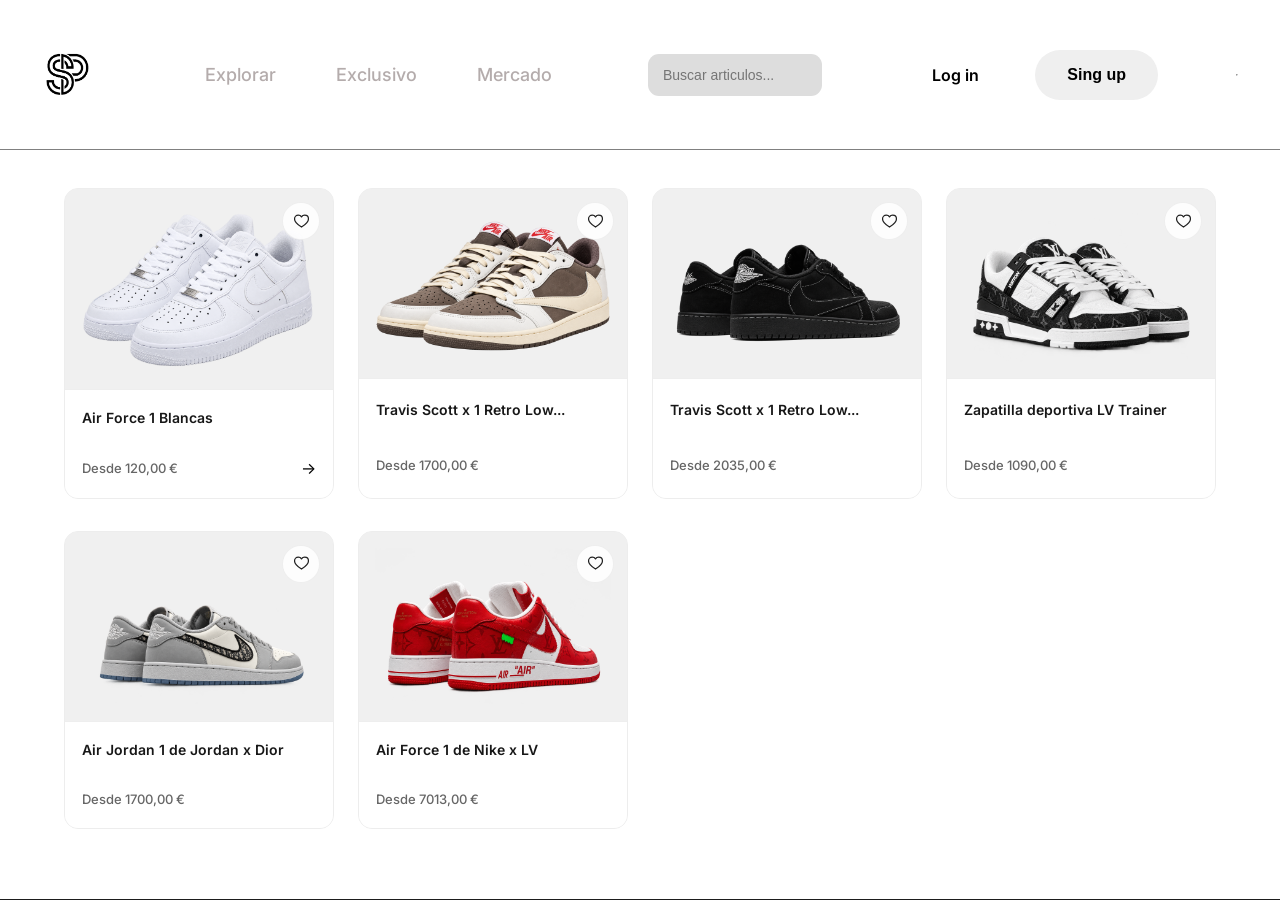
==== desktop1.html @ a04eba3e "Primera versión de la práctica 3" ====
<!DOCTYPE html>
<html lang="es">
<head>
    <meta charset="UTF-8">
    <meta name="viewport" content="width=device-width, initial-scale=1.0">
    <link rel="preconnect" href="https://fonts.googleapis.com">
    <link rel="preconnect" href="https://fonts.gstatic.com" crossorigin>
    <link href="https://fonts.googleapis.com/css2?family=Inter:wght@400;500;600;700&display=swap"
        rel="stylesheet">
    <title>SnakePick</title>
    <style>
        * {
            margin: 0;
            padding: 0;
            box-sizing: border-box;
        }

        body {
            background-color: rgb(29, 29, 29);
            color: black;
            font-family: 'Inter', sans-serif;
        }

        .pagina {
            width: 100%;
            min-height: 100%;
            background: #fff;
        }

        .header {
            height: 150px;
            border-bottom: 1px solid gray;
            display: flex;
            align-items: center;
            padding: 0 42px;
            gap: 78px;
        }

        .logo {
            height: 50px;
            width: 50px;
            display: flex;
            align-items: center;
            justify-content: center;
            flex-shrink: 0;
        }

        .logo img {
            height: 55px;
            width: 55px;
        }

        .nav {
            display: flex;
            align-items: center;
            gap: 25px;
            white-space: nowrap;
            position: relative;
        }

        .nav a {
            font-size: 18px;
            color: #b4acac;
            text-decoration: none;
            font-weight: 500;
            margin-left: 35px;
            transition: all 0.9s ease;
        }

        .nav a:hover,
        .nav a.active {
            transition: 1s ease-in-out;
            text-decoration-line: underline;
            color: #000000;
        }

        .buscar {
            height: 42px;
            flex: 1;
            max-width: 416px;
            margin-left: 18px;
            background: #ddd;
            border-radius: 11px;
            display: flex;
            align-items: center;
            padding: 0 15px;
        }

        .buscar input {
            width: 100%;
            border: none;
            outline: none;
            background: transparent;
            font-size: 14px;
            color: #111;
        }

        .registro {
            display: flex;
            align-items: center;
            gap: 24px;
            margin-left: auto;
        }

        .login, .singup {
            padding: 16px 32px;
            border-radius: 50px;
            font-weight: 600;
            font-size: 1rem;
            cursor: pointer;
            color: black;
            transition: 0.3s case;
            text-decoration: none;
            display: inline-block;
            text-align: center;
            min-width: 100px;
            border: none;
            outline: none;
        }

        .login:hover {
            background: #271215;
            color: white;
            transition: 1s;
            box-shadow: 
                0 4px 20px rgba(78, 70, 71, 0.4),
                0 0 0 1px rgba(255, 255, 255, 0.1);
        }

        .singup:hover {
            background: #271215;
            color: white;
            transition: 1s;
            box-shadow: 
                0 4px 20px rgba(78, 70, 71, 0.4),
                0 0 0 1px rgba(255, 255, 255, 0.1);
        }

        .productos {
            padding: 38px clamp(20px, 5vw, 72px) 70px;
            display: grid;
            grid-template-columns: repeat(4, minmax(0, 1fr));
            gap: 32px 24px;
            align-items: stretch;
        }

        .carta-producto {
            min-width: 0;
            position: relative;
            display: flex;
            flex-direction: column;
            background: #f4f4f4;
            border: 1px solid #ededed;
            border-radius: 14px;
            overflow: hidden;
            transition:
                transform 0.3s ease,
                box-shadow 0.3s ease,
                border-color 0.3s ease;
        }

        .carta-producto:hover {
            transform: translateY(-5px);
            border-color: #dedede;
            box-shadow: 0 12px 30px rgba(0, 0, 0, 0.08);
        }

        .favorito {
            position: absolute;
            top: 13px;
            right: 13px;
            z-index: 2;
            width: 38px;
            height: 38px;
            display: flex;
            align-items: center;
            justify-content: center;
            border: 1px solid rgba(0, 0, 0, 0.06);
            border-radius: 50%;
            background: rgba(255, 255, 255, 0.85);
            cursor: pointer;
        }

        .favorito:hover {
            background: #fff;
            transform: scale(1.08);
        }

        .favorito svg {
            width: 19px;
            height: 19px;
            fill: none;
            stroke: #222;
            stroke-width: 1.6;
            stroke-linecap: round;
            stroke-linejoin: round;
            transition: fill 0.2s ease, stroke 0.2s ease;
        }

        .imagen-producto {
            width: 100%;
            padding: 16px;
            display: flex;
            align-items: center;
            justify-content: center;
            overflow: hidden;
            background: #f0f0f0;
        }

        .imagen-producto img {
            display: block;
            width: 100%;
            height: 100%;
            object-fit: contain;
        }

        .info-producto {
            flex: 1;
            display: flex;
            align-items: center;
            flex-wrap: wrap;
            gap: 10px;

            padding: 18px 17px 20px;
            background: #fff;
            border-top: 1px solid #eeeeee;
        }

        .info-producto a {
            text-decoration: none;
            color: black;
        }

        .nombre-producto {
            width: 100%;
            min-height: 40px;
            margin: 0;
            color: #171717;
            font-size: 14px;
            font-weight: 600;
            line-height: 1.45;
            overflow: hidden;
        }

        .precio-producto {
            flex: 1;
            margin: 0;
            color: #666;
            font-size: 13px;
            font-weight: 500;
            line-height: 1.4;
        }

        .info-producto button {
            width: 36px;
            height: 36px;
            flex-shrink: 0;
            display: flex;
            align-items: center;
            justify-content: center;
            border: none;
            border-radius: 50%;
            background: #171717;
            color: #fff;
            font-size: 20px;
            cursor: pointer;
            transition: transform 0.25s ease;
        }

        .info-producto button:hover {
            background: #383838;
            transform: translateX(3px);
        }

        .modal-login {
            display: none;
            position: fixed;
            top: 0;
            left: 0;
            width: 100%;
            height: 100%;
            background-color: rgba(0, 0, 0, 0.7);
            justify-content: center;
            align-items: center;
        }

        .modal-login:target {
            display: flex;
            z-index: 2;
        }

        .login-contenido {
            position: relative;
            width: 350px;
            padding: 30px;
            background-color: white;
            border-radius: 10px;
        }

        .cerrar-login {
            position: absolute;
            top: 10px;
            right: 15px;
            color: black;
            font-size: 25px;
            text-decoration: none;
        }

        .login-logo {
            display: block;
            width: 50px;
            height: 50px;
            margin: 0 auto 20px;
        }

        .login-etiqueta {
            text-align: center;
            color: gray;
            font-size: 11px;
        }

        .login-contenido h2 {
            text-align: center;
            color: #171717;
        }

        .login-descripcion {
            text-align: center;
            color: gray;
            font-size: 14px;
        }

        .formulario-login {
            display: flex;
            flex-direction: column;
            gap: 15px;
        }

        .campo-login {
            display: flex;
            flex-direction: column;
            gap: 5px;
        }

        .campo-login label {
            font-size: 13px;
            font-weight: bold;
        }

        .campo-login input {
            padding: 12px;
            border: 1px solid #ccc;
            border-radius: 5px;
        }

        .boton-login {
            padding: 12px;
            background-color: #171717;
            color: white;
            border: none;
            border-radius: 5px;
            cursor: pointer;
        }

        .boton-login:hover {
            background-color: #444;
        }

        .login-registro {
            text-align: center;
            margin-top: 20px;
            font-size: 12px;
            color: gray;
        }

        .login-registro a {
            color: black;
            font-weight: bold;
        }

        .boton-login {
            display: block;
            padding: 12px;
            background-color: #171717;
            color: white;
            border: none;
            border-radius: 5px;
            text-align: center;
            text-decoration: none;
            cursor: pointer;
        }

        .boton-login:hover {
            background-color: #444;
        }

    </style>
</head>
<body>
    <div class="pagina">
        <header class="header">
            <div class="logo">
                <img src="./img/logotipo SP.png" alt="Logo">
            </div>
            <div class="nav">
                <a href="#">Explorar</a>
                <a href="#">Exclusivo</a>
                <a href="#">Mercado</a>
            </div>

            <div class="buscar">
                <input type="text" id="buscar" placeholder="Buscar articulos...">
            </div>
            <div class="registro">
                <a href="#modalLogin" class="login">Log in</a>
                <button class="singup"> Sing up</button>
            </div>
            <hr>
        </header>
        <main class="productos">
            <article class="carta-producto">
                <button class="favorito" aria-label="Favorito">
                    <svg viewBox="0 0 24 24">
                        <path
                            d="M20.8 8.8
                                C20.8 13.4 12 19 12 19
                                C12 19 3.2 13.4 3.2 8.8
                                C3.2 5.8 5.4 4 8 4
                                C9.7 4 11.2 4.9 12 6.2
                                C12.8 4.9 14.3 4 16 4
                                C18.6 4 20.8 5.8 20.8 8.8Z"
                        />
                    </svg>
                </button>
                <div class="imagen-producto">
                    <img src="./img/Zapatillas blancas AF1 en pareja.png" alt="Air Force 1 Blancas">
                </div>
                <div class="info-producto">
                    <p class="nombre-producto"> Air Force 1 Blancas </p>
                    <p class="precio-producto"> Desde 120,00 € </p>
                    <a href="./desktop2.html">→</a>
                </div>
            </article>

            
            <article class="carta-producto">
                <button class="favorito" aria-label="Favorito">
                    <svg viewBox="0 0 24 24">
                        <path
                            d="M20.8 8.8
                                C20.8 13.4 12 19 12 19
                                C12 19 3.2 13.4 3.2 8.8
                                C3.2 5.8 5.4 4 8 4
                                C9.7 4 11.2 4.9 12 6.2
                                C12.8 4.9 14.3 4 16 4
                                C18.6 4 20.8 5.8 20.8 8.8Z"
                        />
                    </svg>
                </button>
                <div class="imagen-producto">
                    <img src="./img/Zapatillas Nike Air Retro en Beige Taupe.png" alt="Travis Scott x 1 Retro Low...">
                </div>
                <div class="info-producto">
                    <p class="nombre-producto"> Travis Scott x 1 Retro Low... </p>
                    <p class="precio-producto"> Desde 1700,00 € </p>
                </div>
            </article>

            <article class="carta-producto">
                <button class="favorito" aria-label="Favorito">
                    <svg viewBox="0 0 24 24">
                        <path
                            d="M20.8 8.8
                                C20.8 13.4 12 19 12 19
                                C12 19 3.2 13.4 3.2 8.8
                                C3.2 5.8 5.4 4 8 4
                                C9.7 4 11.2 4.9 12 6.2
                                C12.8 4.9 14.3 4 16 4
                                C18.6 4 20.8 5.8 20.8 8.8Z"
                        />
                    </svg>
                </button>
                <div class="imagen-producto">
                    <img src="./img/Par de zapatillas negras con logos bordados.png" alt="Travis Scott x 1 Retro Low...">
                </div>
                <div class="info-producto">
                    <p class="nombre-producto"> Travis Scott x 1 Retro Low... </p>
                    <p class="precio-producto"> Desde 2035,00 € </p>
                </div>
            </article>

            <article class="carta-producto">
                <button class="favorito" aria-label="Favorito">
                    <svg viewBox="0 0 24 24">
                        <path
                            d="M20.8 8.8
                                C20.8 13.4 12 19 12 19
                                C12 19 3.2 13.4 3.2 8.8
                                C3.2 5.8 5.4 4 8 4
                                C9.7 4 11.2 4.9 12 6.2
                                C12.8 4.9 14.3 4 16 4
                                C18.6 4 20.8 5.8 20.8 8.8Z"
                        />
                    </svg>
                </button>
                <div class="imagen-producto">
                    <img src="./img/Zapatillas Louis Vuitton en estudio oscuro.png" alt="Zapatilla deportiva LV Trainer">
                </div>
                <div class="info-producto">
                    <p class="nombre-producto"> Zapatilla deportiva LV Trainer </p>
                    <p class="precio-producto"> Desde 1090,00 € </p>
                </div>
            </article>

            
            <article class="carta-producto">
                <button class="favorito" aria-label="Favorito">
                    <svg viewBox="0 0 24 24">
                        <path
                            d="M20.8 8.8
                                C20.8 13.4 12 19 12 19
                                C12 19 3.2 13.4 3.2 8.8
                                C3.2 5.8 5.4 4 8 4
                                C9.7 4 11.2 4.9 12 6.2
                                C12.8 4.9 14.3 4 16 4
                                C18.6 4 20.8 5.8 20.8 8.8Z"
                        />
                    </svg>
                </button>
                <div class="imagen-producto">
                    <img src="./img/Zapatillas premium en blanco y gris.png" alt="Air Jordan 1 de Jordan x Dior">
                </div>
                <div class="info-producto">
                    <p class="nombre-producto"> Air Jordan 1 de Jordan x Dior </p>
                    <p class="precio-producto"> Desde 1700,00 € </p>
                </div>
            </article>

            <article class="carta-producto">
                <button class="favorito" aria-label="Favorito">
                    <svg viewBox="0 0 24 24">
                        <path
                            d="M20.8 8.8
                                C20.8 13.4 12 19 12 19
                                C12 19 3.2 13.4 3.2 8.8
                                C3.2 5.8 5.4 4 8 4
                                C9.7 4 11.2 4.9 12 6.2
                                C12.8 4.9 14.3 4 16 4
                                C18.6 4 20.8 5.8 20.8 8.8Z"
                        />
                    </svg>
                </button>
                <div class="imagen-producto">
                    <img src="./img/Zapatillas rojas y blancas de lujo.png" alt="Air Force 1 de Nike x LV">
                </div>
                <div class="info-producto">
                    <p class="nombre-producto"> Air Force 1 de Nike x LV </p>
                    <p class="precio-producto"> Desde 7013,00 € </p>
                </div>
            </article>
        </main>
        <footer>

        </footer>
    </div>

    <div class="modal-login" id="modalLogin">
        <div class="login-contenido">

            <a href="#" class="cerrar-login" aria-label="Cerrar">×</a>

            <img src="./img/logotipo SP.png" alt="SnakePick" class="login-logo">
            <br>
            <p class="login-etiqueta">BIENVENIDO DE NUEVO</p>
            <br>
            <h2>Inicia sesión</h2>
            <br>
            <p class="login-descripcion">
                Accede a tu cuenta de SnakePick.
            </p>
            <br>
            <form class="formulario-login" action="#" method="post">
                <div class="campo-login">
                    <label for="emailLogin">Correo electrónico</label>
                    <input type="email" id="emailLogin" name="email"
                        placeholder="nombre@ejemplo.com" required>
                </div>

                <div class="campo-login">
                    <label for="passwordLogin">Contraseña</label>
                    <input type="password" id="passwordLogin" name="password"
                        placeholder="Introduce tu contraseña" required>
                </div>

                <a href="#" class="boton-login">Iniciar sesión →</a>
            </form>

            <p class="login-registro">
                ¿No tienes cuenta?
                <a href="#registro">Regístrate</a>
            </p>

        </div>
    </div>

</body>
</html>
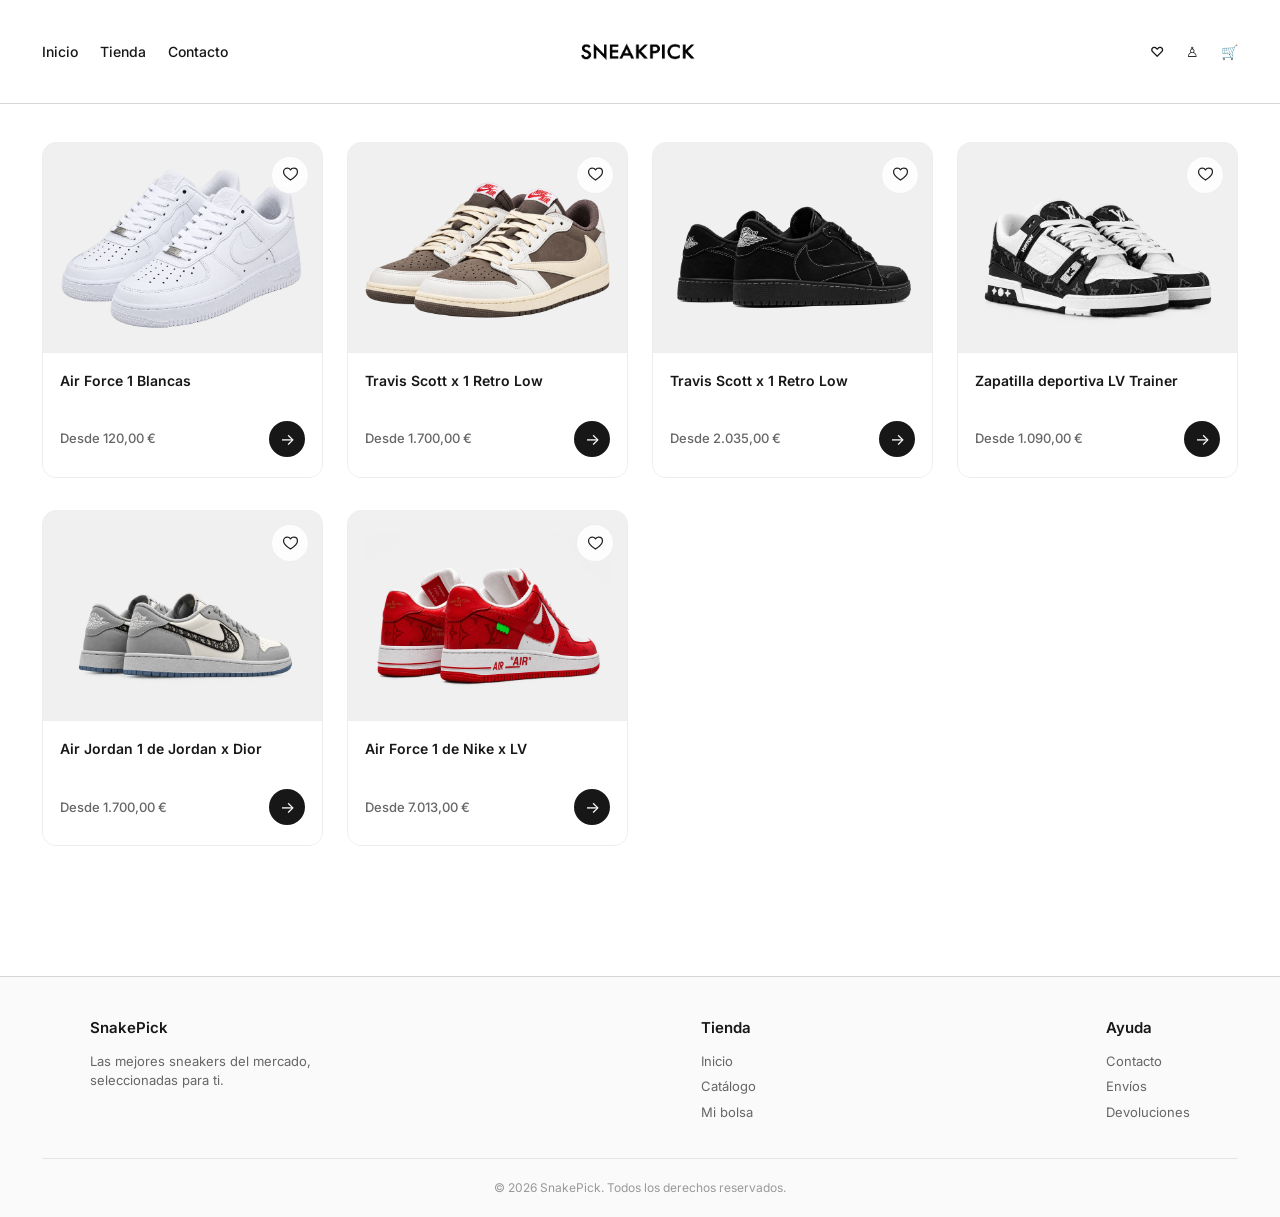
==== commit d4ceaf55: "cambios ajustados a los comentarios del profesor" ====
--- a/desktop1.html
+++ b/desktop1.html
@@ -5,603 +5,169 @@
     <meta name="viewport" content="width=device-width, initial-scale=1.0">
     <link rel="preconnect" href="https://fonts.googleapis.com">
     <link rel="preconnect" href="https://fonts.gstatic.com" crossorigin>
-    <link href="https://fonts.googleapis.com/css2?family=Inter:wght@400;500;600;700&display=swap"
-        rel="stylesheet">
-    <title>SnakePick</title>
-    <style>
-        * {
-            margin: 0;
-            padding: 0;
-            box-sizing: border-box;
-        }
-
-        body {
-            background-color: rgb(29, 29, 29);
-            color: black;
-            font-family: 'Inter', sans-serif;
-        }
-
-        .pagina {
-            width: 100%;
-            min-height: 100%;
-            background: #fff;
-        }
-
-        .header {
-            height: 150px;
-            border-bottom: 1px solid gray;
-            display: flex;
-            align-items: center;
-            padding: 0 42px;
-            gap: 78px;
-        }
-
-        .logo {
-            height: 50px;
-            width: 50px;
-            display: flex;
-            align-items: center;
-            justify-content: center;
-            flex-shrink: 0;
-        }
-
-        .logo img {
-            height: 55px;
-            width: 55px;
-        }
-
-        .nav {
-            display: flex;
-            align-items: center;
-            gap: 25px;
-            white-space: nowrap;
-            position: relative;
-        }
-
-        .nav a {
-            font-size: 18px;
-            color: #b4acac;
-            text-decoration: none;
-            font-weight: 500;
-            margin-left: 35px;
-            transition: all 0.9s ease;
-        }
-
-        .nav a:hover,
-        .nav a.active {
-            transition: 1s ease-in-out;
-            text-decoration-line: underline;
-            color: #000000;
-        }
-
-        .buscar {
-            height: 42px;
-            flex: 1;
-            max-width: 416px;
-            margin-left: 18px;
-            background: #ddd;
-            border-radius: 11px;
-            display: flex;
-            align-items: center;
-            padding: 0 15px;
-        }
-
-        .buscar input {
-            width: 100%;
-            border: none;
-            outline: none;
-            background: transparent;
-            font-size: 14px;
-            color: #111;
-        }
-
-        .registro {
-            display: flex;
-            align-items: center;
-            gap: 24px;
-            margin-left: auto;
-        }
-
-        .login, .singup {
-            padding: 16px 32px;
-            border-radius: 50px;
-            font-weight: 600;
-            font-size: 1rem;
-            cursor: pointer;
-            color: black;
-            transition: 0.3s case;
-            text-decoration: none;
-            display: inline-block;
-            text-align: center;
-            min-width: 100px;
-            border: none;
-            outline: none;
-        }
-
-        .login:hover {
-            background: #271215;
-            color: white;
-            transition: 1s;
-            box-shadow: 
-                0 4px 20px rgba(78, 70, 71, 0.4),
-                0 0 0 1px rgba(255, 255, 255, 0.1);
-        }
-
-        .singup:hover {
-            background: #271215;
-            color: white;
-            transition: 1s;
-            box-shadow: 
-                0 4px 20px rgba(78, 70, 71, 0.4),
-                0 0 0 1px rgba(255, 255, 255, 0.1);
-        }
-
-        .productos {
-            padding: 38px clamp(20px, 5vw, 72px) 70px;
-            display: grid;
-            grid-template-columns: repeat(4, minmax(0, 1fr));
-            gap: 32px 24px;
-            align-items: stretch;
-        }
-
-        .carta-producto {
-            min-width: 0;
-            position: relative;
-            display: flex;
-            flex-direction: column;
-            background: #f4f4f4;
-            border: 1px solid #ededed;
-            border-radius: 14px;
-            overflow: hidden;
-            transition:
-                transform 0.3s ease,
-                box-shadow 0.3s ease,
-                border-color 0.3s ease;
-        }
-
-        .carta-producto:hover {
-            transform: translateY(-5px);
-            border-color: #dedede;
-            box-shadow: 0 12px 30px rgba(0, 0, 0, 0.08);
-        }
-
-        .favorito {
-            position: absolute;
-            top: 13px;
-            right: 13px;
-            z-index: 2;
-            width: 38px;
-            height: 38px;
-            display: flex;
-            align-items: center;
-            justify-content: center;
-            border: 1px solid rgba(0, 0, 0, 0.06);
-            border-radius: 50%;
-            background: rgba(255, 255, 255, 0.85);
-            cursor: pointer;
-        }
-
-        .favorito:hover {
-            background: #fff;
-            transform: scale(1.08);
-        }
-
-        .favorito svg {
-            width: 19px;
-            height: 19px;
-            fill: none;
-            stroke: #222;
-            stroke-width: 1.6;
-            stroke-linecap: round;
-            stroke-linejoin: round;
-            transition: fill 0.2s ease, stroke 0.2s ease;
-        }
-
-        .imagen-producto {
-            width: 100%;
-            padding: 16px;
-            display: flex;
-            align-items: center;
-            justify-content: center;
-            overflow: hidden;
-            background: #f0f0f0;
-        }
-
-        .imagen-producto img {
-            display: block;
-            width: 100%;
-            height: 100%;
-            object-fit: contain;
-        }
-
-        .info-producto {
-            flex: 1;
-            display: flex;
-            align-items: center;
-            flex-wrap: wrap;
-            gap: 10px;
-
-            padding: 18px 17px 20px;
-            background: #fff;
-            border-top: 1px solid #eeeeee;
-        }
-
-        .info-producto a {
-            text-decoration: none;
-            color: black;
-        }
-
-        .nombre-producto {
-            width: 100%;
-            min-height: 40px;
-            margin: 0;
-            color: #171717;
-            font-size: 14px;
-            font-weight: 600;
-            line-height: 1.45;
-            overflow: hidden;
-        }
-
-        .precio-producto {
-            flex: 1;
-            margin: 0;
-            color: #666;
-            font-size: 13px;
-            font-weight: 500;
-            line-height: 1.4;
-        }
-
-        .info-producto button {
-            width: 36px;
-            height: 36px;
-            flex-shrink: 0;
-            display: flex;
-            align-items: center;
-            justify-content: center;
-            border: none;
-            border-radius: 50%;
-            background: #171717;
-            color: #fff;
-            font-size: 20px;
-            cursor: pointer;
-            transition: transform 0.25s ease;
-        }
-
-        .info-producto button:hover {
-            background: #383838;
-            transform: translateX(3px);
-        }
-
-        .modal-login {
-            display: none;
-            position: fixed;
-            top: 0;
-            left: 0;
-            width: 100%;
-            height: 100%;
-            background-color: rgba(0, 0, 0, 0.7);
-            justify-content: center;
-            align-items: center;
-        }
-
-        .modal-login:target {
-            display: flex;
-            z-index: 2;
-        }
-
-        .login-contenido {
-            position: relative;
-            width: 350px;
-            padding: 30px;
-            background-color: white;
-            border-radius: 10px;
-        }
-
-        .cerrar-login {
-            position: absolute;
-            top: 10px;
-            right: 15px;
-            color: black;
-            font-size: 25px;
-            text-decoration: none;
-        }
-
-        .login-logo {
-            display: block;
-            width: 50px;
-            height: 50px;
-            margin: 0 auto 20px;
-        }
-
-        .login-etiqueta {
-            text-align: center;
-            color: gray;
-            font-size: 11px;
-        }
-
-        .login-contenido h2 {
-            text-align: center;
-            color: #171717;
-        }
-
-        .login-descripcion {
-            text-align: center;
-            color: gray;
-            font-size: 14px;
-        }
-
-        .formulario-login {
-            display: flex;
-            flex-direction: column;
-            gap: 15px;
-        }
-
-        .campo-login {
-            display: flex;
-            flex-direction: column;
-            gap: 5px;
-        }
-
-        .campo-login label {
-            font-size: 13px;
-            font-weight: bold;
-        }
-
-        .campo-login input {
-            padding: 12px;
-            border: 1px solid #ccc;
-            border-radius: 5px;
-        }
-
-        .boton-login {
-            padding: 12px;
-            background-color: #171717;
-            color: white;
-            border: none;
-            border-radius: 5px;
-            cursor: pointer;
-        }
-
-        .boton-login:hover {
-            background-color: #444;
-        }
-
-        .login-registro {
-            text-align: center;
-            margin-top: 20px;
-            font-size: 12px;
-            color: gray;
-        }
-
-        .login-registro a {
-            color: black;
-            font-weight: bold;
-        }
-
-        .boton-login {
-            display: block;
-            padding: 12px;
-            background-color: #171717;
-            color: white;
-            border: none;
-            border-radius: 5px;
-            text-align: center;
-            text-decoration: none;
-            cursor: pointer;
-        }
-
-        .boton-login:hover {
-            background-color: #444;
-        }
-
-    </style>
+    <link href="https://fonts.googleapis.com/css2?family=Inter:wght@400;500;600;700&display=swap" rel="stylesheet">
+    <link rel="stylesheet" href="styles.css">
+    <title>SnakePick — Tienda</title>
 </head>
 <body>
-    <div class="pagina">
-        <header class="header">
-            <div class="logo">
-                <img src="./img/logotipo SP.png" alt="Logo">
-            </div>
-            <div class="nav">
-                <a href="#">Explorar</a>
-                <a href="#">Exclusivo</a>
-                <a href="#">Mercado</a>
-            </div>
 
-            <div class="buscar">
-                <input type="text" id="buscar" placeholder="Buscar articulos...">
-            </div>
-            <div class="registro">
-                <a href="#modalLogin" class="login">Log in</a>
-                <button class="singup"> Sing up</button>
-            </div>
-            <hr>
-        </header>
-        <main class="productos">
-            <article class="carta-producto">
-                <button class="favorito" aria-label="Favorito">
-                    <svg viewBox="0 0 24 24">
-                        <path
-                            d="M20.8 8.8
-                                C20.8 13.4 12 19 12 19
-                                C12 19 3.2 13.4 3.2 8.8
-                                C3.2 5.8 5.4 4 8 4
-                                C9.7 4 11.2 4.9 12 6.2
-                                C12.8 4.9 14.3 4 16 4
-                                C18.6 4 20.8 5.8 20.8 8.8Z"
-                        />
-                    </svg>
-                </button>
+    <header class="header">
+        <nav class="nav">
+            <a href="index.html">Inicio</a>
+            <a href="desktop1.html">Tienda</a>
+            <a href="index.html#contacto">Contacto</a>
+        </nav>
+        <a href="index.html" class="logo">
+            <img src="./img/Logotipo geométrico SNEAKPICK en negro.png" alt="SnakePick">
+        </a>
+        <div class="registro">
+            <a href="#" class="icono" aria-label="Favoritos">♡</a>
+            <a href="#modalLogin" class="icono" aria-label="Mi cuenta">♙</a>
+            <a href="desktop3.html" class="icono" aria-label="Bolsa de compra">🛒</a>
+        </div>
+    </header>
+
+    <main class="productos">
+
+        <article class="carta-producto">
+            <button class="favorito" aria-label="Favorito">
+                <svg viewBox="0 0 24 24"><path d="M20.8 8.8C20.8 13.4 12 19 12 19C12 19 3.2 13.4 3.2 8.8C3.2 5.8 5.4 4 8 4C9.7 4 11.2 4.9 12 6.2C12.8 4.9 14.3 4 16 4C18.6 4 20.8 5.8 20.8 8.8Z"/></svg>
+            </button>
+            <a href="desktop2.html" class="enlace-producto">
                 <div class="imagen-producto">
                     <img src="./img/Zapatillas blancas AF1 en pareja.png" alt="Air Force 1 Blancas">
                 </div>
                 <div class="info-producto">
-                    <p class="nombre-producto"> Air Force 1 Blancas </p>
-                    <p class="precio-producto"> Desde 120,00 € </p>
-                    <a href="./desktop2.html">→</a>
+                    <p class="nombre-producto">Air Force 1 Blancas</p>
+                    <p class="precio-producto">Desde 120,00 €</p>
+                    <span class="flecha-producto">→</span>
                 </div>
-            </article>
+            </a>
+        </article>
 
-            
-            <article class="carta-producto">
-                <button class="favorito" aria-label="Favorito">
-                    <svg viewBox="0 0 24 24">
-                        <path
-                            d="M20.8 8.8
-                                C20.8 13.4 12 19 12 19
-                                C12 19 3.2 13.4 3.2 8.8
-                                C3.2 5.8 5.4 4 8 4
-                                C9.7 4 11.2 4.9 12 6.2
-                                C12.8 4.9 14.3 4 16 4
-                                C18.6 4 20.8 5.8 20.8 8.8Z"
-                        />
-                    </svg>
-                </button>
+        <article class="carta-producto">
+            <button class="favorito" aria-label="Favorito">
+                <svg viewBox="0 0 24 24"><path d="M20.8 8.8C20.8 13.4 12 19 12 19C12 19 3.2 13.4 3.2 8.8C3.2 5.8 5.4 4 8 4C9.7 4 11.2 4.9 12 6.2C12.8 4.9 14.3 4 16 4C18.6 4 20.8 5.8 20.8 8.8Z"/></svg>
+            </button>
+            <a href="desktop2.html" class="enlace-producto">
                 <div class="imagen-producto">
-                    <img src="./img/Zapatillas Nike Air Retro en Beige Taupe.png" alt="Travis Scott x 1 Retro Low...">
+                    <img src="./img/Zapatillas Nike Air Retro en Beige Taupe.png" alt="Travis Scott">
                 </div>
                 <div class="info-producto">
-                    <p class="nombre-producto"> Travis Scott x 1 Retro Low... </p>
-                    <p class="precio-producto"> Desde 1700,00 € </p>
+                    <p class="nombre-producto">Travis Scott x 1 Retro Low</p>
+                    <p class="precio-producto">Desde 1.700,00 €</p>
+                    <span class="flecha-producto">→</span>
                 </div>
-            </article>
+            </a>
+        </article>
 
-            <article class="carta-producto">
-                <button class="favorito" aria-label="Favorito">
-                    <svg viewBox="0 0 24 24">
-                        <path
-                            d="M20.8 8.8
-                                C20.8 13.4 12 19 12 19
-                                C12 19 3.2 13.4 3.2 8.8
-                                C3.2 5.8 5.4 4 8 4
-                                C9.7 4 11.2 4.9 12 6.2
-                                C12.8 4.9 14.3 4 16 4
-                                C18.6 4 20.8 5.8 20.8 8.8Z"
-                        />
-                    </svg>
-                </button>
+        <article class="carta-producto">
+            <button class="favorito" aria-label="Favorito">
+                <svg viewBox="0 0 24 24"><path d="M20.8 8.8C20.8 13.4 12 19 12 19C12 19 3.2 13.4 3.2 8.8C3.2 5.8 5.4 4 8 4C9.7 4 11.2 4.9 12 6.2C12.8 4.9 14.3 4 16 4C18.6 4 20.8 5.8 20.8 8.8Z"/></svg>
+            </button>
+            <a href="desktop2.html" class="enlace-producto">
                 <div class="imagen-producto">
-                    <img src="./img/Par de zapatillas negras con logos bordados.png" alt="Travis Scott x 1 Retro Low...">
+                    <img src="./img/Par de zapatillas negras con logos bordados.png" alt="Travis Scott negras">
                 </div>
                 <div class="info-producto">
-                    <p class="nombre-producto"> Travis Scott x 1 Retro Low... </p>
-                    <p class="precio-producto"> Desde 2035,00 € </p>
+                    <p class="nombre-producto">Travis Scott x 1 Retro Low</p>
+                    <p class="precio-producto">Desde 2.035,00 €</p>
+                    <span class="flecha-producto">→</span>
                 </div>
-            </article>
+            </a>
+        </article>
 
-            <article class="carta-producto">
-                <button class="favorito" aria-label="Favorito">
-                    <svg viewBox="0 0 24 24">
-                        <path
-                            d="M20.8 8.8
-                                C20.8 13.4 12 19 12 19
-                                C12 19 3.2 13.4 3.2 8.8
-                                C3.2 5.8 5.4 4 8 4
-                                C9.7 4 11.2 4.9 12 6.2
-                                C12.8 4.9 14.3 4 16 4
-                                C18.6 4 20.8 5.8 20.8 8.8Z"
-                        />
-                    </svg>
-                </button>
+        <article class="carta-producto">
+            <button class="favorito" aria-label="Favorito">
+                <svg viewBox="0 0 24 24"><path d="M20.8 8.8C20.8 13.4 12 19 12 19C12 19 3.2 13.4 3.2 8.8C3.2 5.8 5.4 4 8 4C9.7 4 11.2 4.9 12 6.2C12.8 4.9 14.3 4 16 4C18.6 4 20.8 5.8 20.8 8.8Z"/></svg>
+            </button>
+            <a href="desktop2.html" class="enlace-producto">
                 <div class="imagen-producto">
-                    <img src="./img/Zapatillas Louis Vuitton en estudio oscuro.png" alt="Zapatilla deportiva LV Trainer">
+                    <img src="./img/Zapatillas Louis Vuitton en estudio oscuro.png" alt="LV Trainer">
                 </div>
                 <div class="info-producto">
-                    <p class="nombre-producto"> Zapatilla deportiva LV Trainer </p>
-                    <p class="precio-producto"> Desde 1090,00 € </p>
+                    <p class="nombre-producto">Zapatilla deportiva LV Trainer</p>
+                    <p class="precio-producto">Desde 1.090,00 €</p>
+                    <span class="flecha-producto">→</span>
                 </div>
-            </article>
+            </a>
+        </article>
 
-            
-            <article class="carta-producto">
-                <button class="favorito" aria-label="Favorito">
-                    <svg viewBox="0 0 24 24">
-                        <path
-                            d="M20.8 8.8
-                                C20.8 13.4 12 19 12 19
-                                C12 19 3.2 13.4 3.2 8.8
-                                C3.2 5.8 5.4 4 8 4
-                                C9.7 4 11.2 4.9 12 6.2
-                                C12.8 4.9 14.3 4 16 4
-                                C18.6 4 20.8 5.8 20.8 8.8Z"
-                        />
-                    </svg>
-                </button>
+        <article class="carta-producto">
+            <button class="favorito" aria-label="Favorito">
+                <svg viewBox="0 0 24 24"><path d="M20.8 8.8C20.8 13.4 12 19 12 19C12 19 3.2 13.4 3.2 8.8C3.2 5.8 5.4 4 8 4C9.7 4 11.2 4.9 12 6.2C12.8 4.9 14.3 4 16 4C18.6 4 20.8 5.8 20.8 8.8Z"/></svg>
+            </button>
+            <a href="desktop2.html" class="enlace-producto">
                 <div class="imagen-producto">
-                    <img src="./img/Zapatillas premium en blanco y gris.png" alt="Air Jordan 1 de Jordan x Dior">
+                    <img src="./img/Zapatillas premium en blanco y gris.png" alt="Air Jordan 1 Dior">
                 </div>
                 <div class="info-producto">
-                    <p class="nombre-producto"> Air Jordan 1 de Jordan x Dior </p>
-                    <p class="precio-producto"> Desde 1700,00 € </p>
+                    <p class="nombre-producto">Air Jordan 1 de Jordan x Dior</p>
+                    <p class="precio-producto">Desde 1.700,00 €</p>
+                    <span class="flecha-producto">→</span>
                 </div>
-            </article>
+            </a>
+        </article>
 
-            <article class="carta-producto">
-                <button class="favorito" aria-label="Favorito">
-                    <svg viewBox="0 0 24 24">
-                        <path
-                            d="M20.8 8.8
-                                C20.8 13.4 12 19 12 19
-                                C12 19 3.2 13.4 3.2 8.8
-                                C3.2 5.8 5.4 4 8 4
-                                C9.7 4 11.2 4.9 12 6.2
-                                C12.8 4.9 14.3 4 16 4
-                                C18.6 4 20.8 5.8 20.8 8.8Z"
-                        />
-                    </svg>
-                </button>
+        <article class="carta-producto">
+            <button class="favorito" aria-label="Favorito">
+                <svg viewBox="0 0 24 24"><path d="M20.8 8.8C20.8 13.4 12 19 12 19C12 19 3.2 13.4 3.2 8.8C3.2 5.8 5.4 4 8 4C9.7 4 11.2 4.9 12 6.2C12.8 4.9 14.3 4 16 4C18.6 4 20.8 5.8 20.8 8.8Z"/></svg>
+            </button>
+            <a href="desktop2.html" class="enlace-producto">
                 <div class="imagen-producto">
-                    <img src="./img/Zapatillas rojas y blancas de lujo.png" alt="Air Force 1 de Nike x LV">
+                    <img src="./img/Zapatillas rojas y blancas de lujo.png" alt="Air Force 1 x LV">
                 </div>
                 <div class="info-producto">
-                    <p class="nombre-producto"> Air Force 1 de Nike x LV </p>
-                    <p class="precio-producto"> Desde 7013,00 € </p>
+                    <p class="nombre-producto">Air Force 1 de Nike x LV</p>
+                    <p class="precio-producto">Desde 7.013,00 €</p>
+                    <span class="flecha-producto">→</span>
                 </div>
-            </article>
-        </main>
-        <footer>
+            </a>
+        </article>
+    </main>
 
-        </footer>
-    </div>
+    <footer class="footer">
+        <div class="footer-contenido">
+            <div class="footer-col">
+                <h4>SnakePick</h4>
+                <p>Las mejores sneakers del mercado, seleccionadas para ti.</p>
+            </div>
+            <div class="footer-col">
+                <h4>Tienda</h4>
+                <a href="index.html">Inicio</a>
+                <a href="desktop1.html">Catálogo</a>
+                <a href="desktop3.html">Mi bolsa</a>
+            </div>
+            <div class="footer-col">
+                <h4>Ayuda</h4>
+                <a href="index.html#contacto">Contacto</a>
+                <a href="#">Envíos</a>
+                <a href="#">Devoluciones</a>
+            </div>
+        </div>
+        <p class="footer-copy">© 2026 SnakePick. Todos los derechos reservados.</p>
+    </footer>
 
     <div class="modal-login" id="modalLogin">
         <div class="login-contenido">
-
             <a href="#" class="cerrar-login" aria-label="Cerrar">×</a>
-
             <img src="./img/logotipo SP.png" alt="SnakePick" class="login-logo">
-            <br>
             <p class="login-etiqueta">BIENVENIDO DE NUEVO</p>
-            <br>
             <h2>Inicia sesión</h2>
-            <br>
-            <p class="login-descripcion">
-                Accede a tu cuenta de SnakePick.
-            </p>
-            <br>
+            <p class="login-descripcion">Accede a tu cuenta de SnakePick.</p>
             <form class="formulario-login" action="#" method="post">
                 <div class="campo-login">
                     <label for="emailLogin">Correo electrónico</label>
-                    <input type="email" id="emailLogin" name="email"
-                        placeholder="nombre@ejemplo.com" required>
+                    <input type="email" id="emailLogin" name="email" placeholder="nombre@ejemplo.com" required>
                 </div>
-
                 <div class="campo-login">
                     <label for="passwordLogin">Contraseña</label>
-                    <input type="password" id="passwordLogin" name="password"
-                        placeholder="Introduce tu contraseña" required>
+                    <input type="password" id="passwordLogin" name="password" placeholder="Introduce tu contraseña" required>
                 </div>
-
-                <a href="#" class="boton-login">Iniciar sesión →</a>
+                <button type="submit" class="boton-login">Iniciar sesión →</button>
             </form>
-
-            <p class="login-registro">
-                ¿No tienes cuenta?
-                <a href="#registro">Regístrate</a>
-            </p>
-
+            <p class="login-registro">No tienes cuenta???<a href="#">Regístrate</a></p>
         </div>
     </div>
-
 </body>
 </html>
--- a/styles.css
+++ b/styles.css
@@ -0,0 +1,803 @@
+* {
+    margin: 0;
+    padding: 0;
+    box-sizing: border-box;
+}
+
+body {
+    background-color: #fff;
+    color: #171717;
+    font-family: 'Inter', sans-serif;
+    line-height: 1.5;
+}
+
+a {
+    color: inherit;
+}
+
+img {
+    display: block;
+    max-width: 100%;
+}
+
+.header {
+    min-height: 90px;
+    border-bottom: 1px solid #d6d6d6;
+    display: flex;
+    align-items: center;
+    justify-content: space-between;
+    padding: 18px 42px;
+    gap: 25px;
+    background: #fff;
+}
+
+.nav,
+.registro {
+    display: flex;
+    align-items: center;
+    gap: 22px;
+    flex: 1;
+}
+
+.registro {
+    justify-content: flex-end;
+}
+
+.nav a,
+.registro a {
+    text-decoration: none;
+    color: #171717;
+    font-size: 14px;
+    font-weight: 500;
+    transition: color 0.2s ease;
+}
+
+.nav a:hover,
+.registro a:hover {
+    color: #7a7a7a;
+}
+
+.logo img {
+    width: 200px;
+    height: auto;
+}
+
+.icono {
+    font-size: 20px;
+}
+
+.footer {
+    border-top: 1px solid #d6d6d6;
+    padding: 40px 42px 20px;
+    background: #fafafa;
+    margin-top: 60px;
+}
+
+.footer-contenido {
+    display: flex;
+    justify-content: space-between;
+    gap: 40px;
+    flex-wrap: wrap;
+    max-width: 1100px;
+    margin: 0 auto 30px;
+}
+
+.footer-col h4 {
+    font-size: 15px;
+    margin-bottom: 12px;
+    font-weight: 600;
+}
+
+.footer-col p,
+.footer-col a {
+    display: block;
+    font-size: 13px;
+    color: #666;
+    text-decoration: none;
+    margin-bottom: 6px;
+    max-width: 260px;
+}
+
+.footer-col a:hover {
+    color: #171717;
+}
+
+.footer-copy {
+    text-align: center;
+    font-size: 12px;
+    color: #999;
+    padding-top: 20px;
+    border-top: 1px solid #e5e5e5;
+}
+
+.modal-login {
+    display: none;
+    position: fixed;
+    inset: 0;
+    background-color: rgba(0, 0, 0, 0.7);
+    justify-content: center;
+    align-items: center;
+    z-index: 10;
+}
+
+.modal-login:target {
+    display: flex;
+}
+
+.login-contenido {
+    position: relative;
+    width: 360px;
+    padding: 30px;
+    background-color: #fff;
+    border-radius: 12px;
+}
+
+.cerrar-login {
+    position: absolute;
+    top: 10px;
+    right: 15px;
+    color: #171717;
+    font-size: 25px;
+    text-decoration: none;
+}
+
+.login-logo {
+    width: 55px;
+    height: 55px;
+    margin: 0 auto 15px;
+}
+
+.login-etiqueta {
+    text-align: center;
+    color: #999;
+    font-size: 11px;
+    letter-spacing: 1px;
+}
+
+.login-contenido h2 {
+    text-align: center;
+    margin: 8px 0;
+}
+
+.login-descripcion {
+    text-align: center;
+    color: #777;
+    font-size: 14px;
+    margin-bottom: 18px;
+}
+
+.formulario-login {
+    display: flex;
+    flex-direction: column;
+    gap: 14px;
+}
+
+.campo-login {
+    display: flex;
+    flex-direction: column;
+    gap: 5px;
+}
+
+.campo-login label {
+    font-size: 13px;
+    font-weight: 600;
+}
+
+.campo-login input {
+    padding: 11px;
+    border: 1px solid #ccc;
+    border-radius: 6px;
+    font-family: inherit;
+    font-size: 14px;
+}
+
+.boton-login {
+    display: block;
+    padding: 12px;
+    background-color: #171717;
+    color: #fff;
+    border: none;
+    border-radius: 6px;
+    text-align: center;
+    text-decoration: none;
+    cursor: pointer;
+    font-weight: 500;
+    transition: background 0.2s;
+}
+
+.boton-login:hover {
+    background-color: #444;
+}
+
+.login-registro {
+    text-align: center;
+    margin-top: 16px;
+    font-size: 12px;
+    color: #777;
+}
+
+.login-registro a {
+    color: #171717;
+    font-weight: 600;
+}
+
+/* ===== HOME (index.html) ===== */
+.hero {
+    display: flex;
+    align-items: center;
+    justify-content: space-between;
+    gap: 40px;
+    padding: 60px 42px;
+    max-width: 1200px;
+    margin: 0 auto;
+    flex-wrap: wrap;
+}
+
+.hero-contenido {
+    flex: 1 1 400px;
+}
+
+.hero-contenido h1 {
+    font-size: 44px;
+    line-height: 1.15;
+    margin-bottom: 20px;
+}
+
+.hero-contenido p {
+    font-size: 16px;
+    color: #555;
+    margin-bottom: 30px;
+    max-width: 480px;
+}
+
+.hero-imagen {
+    flex: 1 1 400px;
+    background: #f3f3f3;
+    border-radius: 14px;
+    padding: 30px;
+    display: flex;
+    justify-content: center;
+}
+
+.hero-imagen img {
+    max-height: 360px;
+    object-fit: contain;
+}
+
+.boton-principal {
+    display: inline-block;
+    padding: 14px 28px;
+    background: #171717;
+    color: #fff;
+    text-decoration: none;
+    border-radius: 50px;
+    font-weight: 600;
+    font-size: 15px;
+    transition: background 0.2s;
+    border: none;
+    cursor: pointer;
+    font-family: inherit;
+}
+
+.boton-principal:hover {
+    background: #333;
+}
+
+.destacados {
+    padding: 40px 42px;
+    max-width: 1200px;
+    margin: 0 auto;
+}
+
+.destacados h2 {
+    font-size: 28px;
+    margin-bottom: 25px;
+}
+
+.productos-grid {
+    display: grid;
+    grid-template-columns: repeat(3, minmax(0, 1fr));
+    gap: 25px;
+}
+
+.contacto {
+    padding: 60px 42px;
+    background: #fafafa;
+    border-top: 1px solid #ececec;
+}
+
+.contacto-contenido {
+    max-width: 640px;
+    margin: 0 auto;
+}
+
+.contacto h2 {
+    font-size: 28px;
+    margin-bottom: 10px;
+}
+
+.contacto > .contacto-contenido > p {
+    color: #666;
+    margin-bottom: 25px;
+    font-size: 15px;
+}
+
+.formulario-contacto {
+    display: flex;
+    flex-direction: column;
+    gap: 16px;
+}
+
+.campo {
+    display: flex;
+    flex-direction: column;
+    gap: 6px;
+}
+
+.campo label {
+    font-size: 13px;
+    font-weight: 600;
+}
+
+.campo input,
+.campo select,
+.campo textarea {
+    padding: 12px;
+    border: 1px solid #ccc;
+    border-radius: 8px;
+    font-family: inherit;
+    font-size: 14px;
+    background: #fff;
+}
+
+.campo textarea {
+    resize: vertical;
+}
+
+.formulario-contacto .boton-principal {
+    align-self: flex-start;
+    margin-top: 8px;
+}
+
+.productos {
+    padding: 38px 42px 70px;
+    display: grid;
+    grid-template-columns: repeat(4, minmax(0, 1fr));
+    gap: 32px 24px;
+    max-width: 1300px;
+    margin: 0 auto;
+}
+
+.carta-producto {
+    position: relative;
+    display: flex;
+    flex-direction: column;
+    background: #f4f4f4;
+    border: 1px solid #ededed;
+    border-radius: 14px;
+    overflow: hidden;
+    transition: transform 0.3s ease, box-shadow 0.3s ease, border-color 0.3s ease;
+}
+
+.carta-producto:hover {
+    transform: translateY(-5px);
+    border-color: #dedede;
+    box-shadow: 0 12px 30px rgba(0, 0, 0, 0.08);
+}
+
+.enlace-producto {
+    display: flex;
+    flex-direction: column;
+    flex: 1;
+    text-decoration: none;
+    color: inherit;
+}
+
+.favorito {
+    position: absolute;
+    top: 13px;
+    right: 13px;
+    z-index: 2;
+    width: 38px;
+    height: 38px;
+    display: flex;
+    align-items: center;
+    justify-content: center;
+    border: 1px solid rgba(0, 0, 0, 0.06);
+    border-radius: 50%;
+    background: rgba(255, 255, 255, 0.85);
+    cursor: pointer;
+}
+
+.favorito:hover {
+    background: #fff;
+    transform: scale(1.08);
+}
+
+.favorito svg {
+    width: 19px;
+    height: 19px;
+    fill: none;
+    stroke: #222;
+    stroke-width: 1.6;
+    stroke-linecap: round;
+    stroke-linejoin: round;
+}
+
+.imagen-producto {
+    width: 100%;
+    padding: 16px;
+    display: flex;
+    align-items: center;
+    justify-content: center;
+    background: #f0f0f0;
+    aspect-ratio: 4 / 3;
+}
+
+.imagen-producto img {
+    width: 100%;
+    height: 100%;
+    object-fit: contain;
+}
+
+.info-producto {
+    flex: 1;
+    display: flex;
+    align-items: center;
+    flex-wrap: wrap;
+    gap: 10px;
+    padding: 18px 17px 20px;
+    background: #fff;
+    border-top: 1px solid #eeeeee;
+}
+
+.nombre-producto {
+    width: 100%;
+    min-height: 40px;
+    color: #171717;
+    font-size: 14px;
+    font-weight: 600;
+    line-height: 1.45;
+}
+
+.precio-producto {
+    flex: 1;
+    color: #666;
+    font-size: 13px;
+    font-weight: 500;
+}
+
+.flecha-producto {
+    width: 36px;
+    height: 36px;
+    flex-shrink: 0;
+    display: flex;
+    align-items: center;
+    justify-content: center;
+    border-radius: 50%;
+    background: #171717;
+    color: #fff;
+    font-size: 16px;
+    transition: transform 0.25s ease;
+}
+
+.carta-producto:hover .flecha-producto {
+    background: #383838;
+    transform: translateX(3px);
+}
+
+.detalle-producto {
+    display: flex;
+    gap: 50px;
+    padding: 45px 42px;
+    max-width: 1300px;
+    margin: 0 auto;
+    flex-wrap: wrap;
+}
+
+.galeria {
+    display: flex;
+    gap: 12px;
+    flex: 1 1 480px;
+}
+
+.miniaturas {
+    display: flex;
+    flex-direction: column;
+    gap: 8px;
+    width: 72px;
+}
+
+.miniaturas img {
+    width: 72px;
+    height: 72px;
+    object-fit: contain;
+    background: #f3f3f3;
+    border-radius: 4px;
+    cursor: pointer;
+    border: 1px solid transparent;
+}
+
+.miniaturas img:hover {
+    border-color: #171717;
+}
+
+.imagen-principal {
+    flex: 1;
+    min-height: 470px;
+    background: #f3f3f3;
+    border-radius: 8px;
+    display: flex;
+    align-items: center;
+    justify-content: center;
+    padding: 20px;
+}
+
+.imagen-principal img {
+    width: 100%;
+    height: 100%;
+    object-fit: contain;
+}
+
+.informacion {
+    flex: 1 1 400px;
+    display: flex;
+    flex-direction: column;
+}
+
+.informacion .nombre-producto {
+    font-size: 24px;
+    margin-bottom: 6px;
+    min-height: auto;
+}
+
+.informacion .precio-producto {
+    font-size: 16px;
+    color: #171717;
+    margin-bottom: 15px;
+}
+
+.descripcion {
+    color: #555;
+    font-size: 14px;
+    line-height: 1.6;
+    margin-bottom: 30px;
+}
+
+.opciones {
+    display: flex;
+    gap: 25px;
+    flex-wrap: wrap;
+}
+
+.tallas {
+    display: grid;
+    grid-template-columns: repeat(2, 1fr);
+    gap: 4px;
+    flex: 1 1 240px;
+}
+
+.tallas button {
+    padding: 9px 4px;
+    background: #fff;
+    border: 1px solid #e6e6e6;
+    color: #222;
+    font-size: 11px;
+    cursor: pointer;
+    border-radius: 3px;
+    font-family: inherit;
+    transition: border-color 0.15s;
+}
+
+.tallas button:hover:not(:disabled) {
+    border-color: #171717;
+}
+
+.tallas button:focus {
+    background: #171717;
+    color: #fff;
+}
+
+.tallas button:disabled {
+    color: #b5b5b5;
+    cursor: not-allowed;
+    text-decoration: line-through;
+}
+
+.apartados {
+    flex: 1 1 220px;
+}
+
+.apartado {
+    display: flex;
+    justify-content: space-between;
+    align-items: center;
+    padding: 10px 4px;
+    border-top: 1px solid #ccc;
+    font-size: 14px;
+    cursor: pointer;
+}
+
+.apartado:last-of-type {
+    border-bottom: 1px solid #ccc;
+}
+
+.apartado span {
+    font-size: 16px;
+    font-weight: bold;
+}
+
+.enlaces {
+    margin-top: 20px;
+}
+
+.enlaces a {
+    display: block;
+    margin-bottom: 10px;
+    color: #555;
+    text-decoration: none;
+    font-size: 12px;
+}
+
+.enlaces a:hover {
+    color: #171717;
+    text-decoration: underline;
+}
+
+.boton-compra {
+    align-self: flex-end;
+    margin-top: 30px;
+    padding: 15px 28px;
+    text-decoration: none;
+    border: none;
+    border-radius: 12px;
+    background: #171717;
+    color: #fff;
+    font-size: 14px;
+    cursor: pointer;
+    font-weight: 600;
+    transition: background 0.2s;
+}
+
+.boton-compra:hover {
+    background: #333;
+}
+
+.resumen {
+    padding: 80px 42px 40px;
+    text-align: center;
+}
+
+.resumen h1 {
+    font-size: 36px;
+    margin-bottom: 15px;
+}
+
+.resumen p {
+    font-size: 16px;
+    color: #555;
+    margin-bottom: 35px;
+}
+
+.botones-pago {
+    display: flex;
+    justify-content: center;
+    gap: 18px;
+    flex-wrap: wrap;
+}
+
+.botones-pago a {
+    width: 320px;
+    max-width: 100%;
+    padding: 14px;
+    border-radius: 10px;
+    text-decoration: none;
+    color: #fff;
+    font-weight: 500;
+    text-align: center;
+    font-size: 15px;
+}
+
+.apple-pay {
+    background: #171717;
+}
+
+.continuar-pago {
+    background: #0671e8;
+}
+
+.apple-pay:hover {
+    background: #333;
+}
+
+.continuar-pago:hover {
+    background: #0559b8;
+}
+
+.producto-carrito {
+    display: flex;
+    align-items: flex-start;
+    gap: 35px;
+    max-width: 1100px;
+    margin: 30px auto 0;
+    padding: 40px 42px;
+    border-top: 1px solid #ccc;
+    border-bottom: 1px solid #ccc;
+    flex-wrap: wrap;
+}
+
+.producto-carrito img {
+    width: 180px;
+    height: 200px;
+    object-fit: contain;
+    background: #f3f3f3;
+    border-radius: 8px;
+    padding: 10px;
+}
+
+.datos-producto {
+    flex: 1 1 300px;
+}
+
+.datos-producto h2 {
+    font-size: 20px;
+    margin-bottom: 10px;
+}
+
+.cantidad {
+    font-size: 18px;
+    padding: 6px 14px;
+    background: #f3f3f3;
+    border-radius: 8px;
+}
+
+.precio {
+    min-width: 200px;
+    text-align: right;
+    flex: 1 1 200px;
+}
+
+.precio h3 {
+    font-size: 22px;
+    margin-bottom: 8px;
+}
+
+.precio p {
+    font-size: 12px;
+    color: #888;
+    margin-bottom: 15px;
+}
+
+.precio a {
+    font-size: 14px;
+    color: #171717;
+    text-decoration: none;
+    font-weight: 500;
+}
+
+.precio a:hover {
+    text-decoration: underline;
+}
+
+@media (max-width: 1000px) {
+    .productos {
+        grid-template-columns: repeat(2, minmax(0, 1fr));
+    }
+    .productos-grid {
+        grid-template-columns: repeat(2, minmax(0, 1fr));
+    }
+}
+
+@media (max-width: 640px) {
+    .header {
+        flex-wrap: wrap;
+        gap: 15px;
+    }
+    .productos,
+    .productos-grid {
+        grid-template-columns: 1fr;
+    }
+    .hero-contenido h1 {
+        font-size: 32px;
+    }
+}
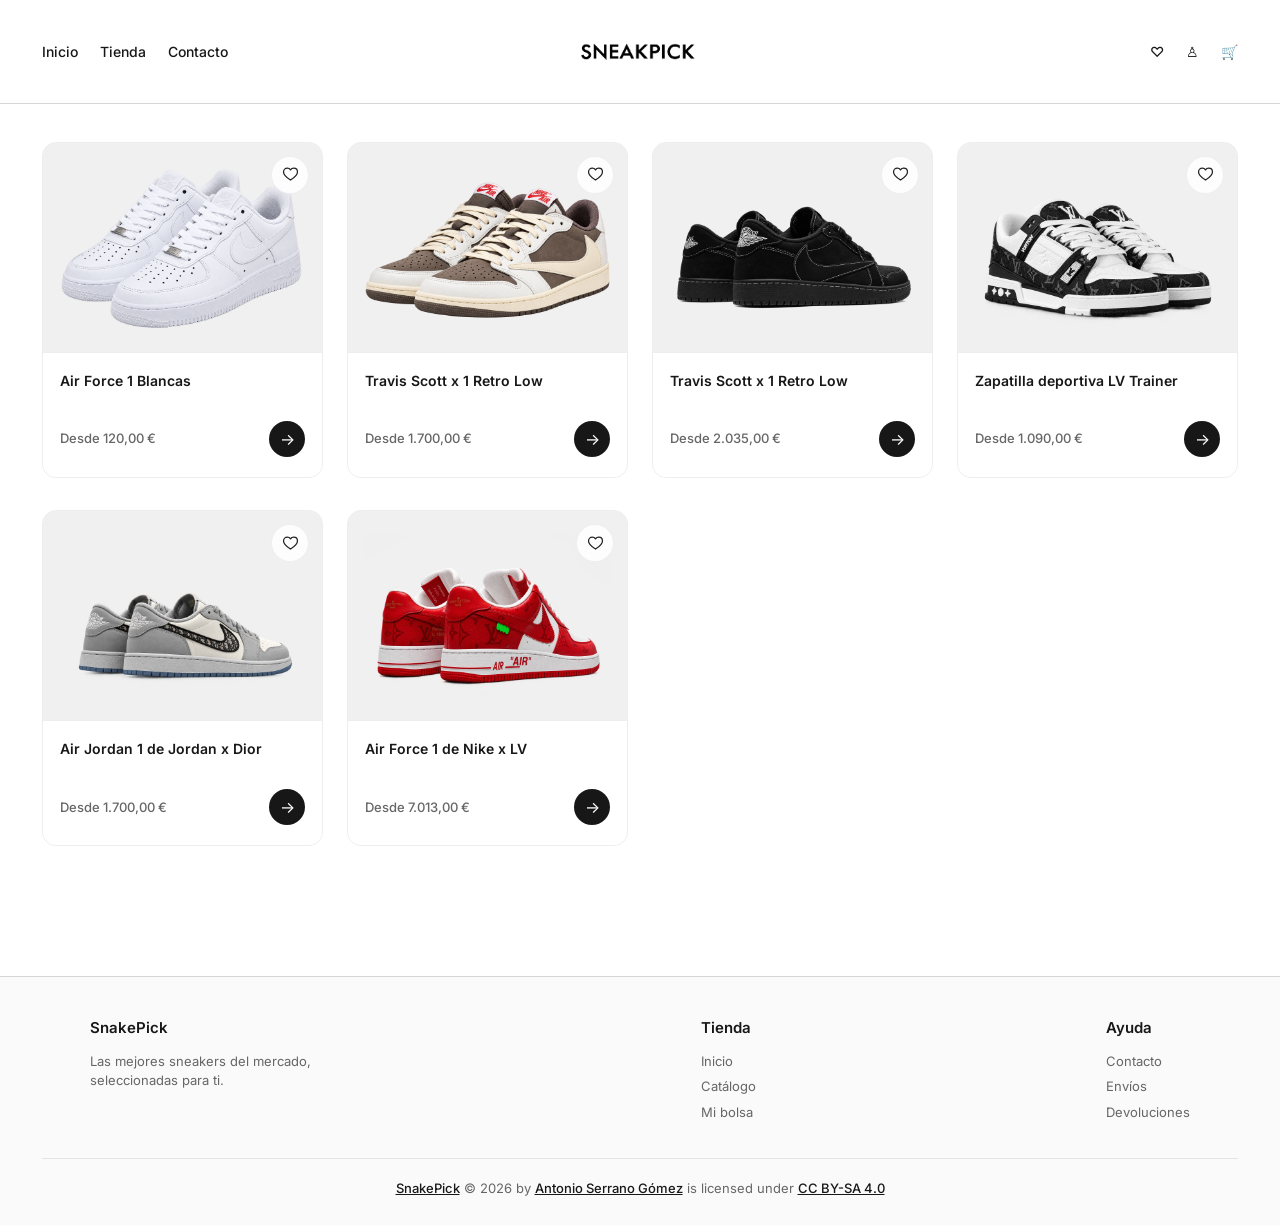
==== commit 1beafe4d: "licencias e .ico hecho" ====
--- a/desktop1.html
+++ b/desktop1.html
@@ -6,6 +6,7 @@
     <link rel="preconnect" href="https://fonts.googleapis.com">
     <link rel="preconnect" href="https://fonts.gstatic.com" crossorigin>
     <link href="https://fonts.googleapis.com/css2?family=Inter:wght@400;500;600;700&display=swap" rel="stylesheet">
+    <link rel="icon" type="image/x-icon" href="favicon.ico">
     <link rel="stylesheet" href="styles.css">
     <title>SnakePick — Tienda</title>
 </head>
@@ -145,7 +146,16 @@
                 <a href="#">Devoluciones</a>
             </div>
         </div>
-        <p class="footer-copy">© 2026 SnakePick. Todos los derechos reservados.</p>
+        
+        
+        <div class="footer-licencia">
+            <a href="https://TU-WEB-EN-NETLIFY.com" target="_blank">SnakePick</a> © 2026 by 
+            <a href="https://github.com/TU-USUARIO" target="_blank">Antonio Serrano Gómez</a> is licensed under 
+            <a href="https://creativecommons.org/licenses/by-sa/4.0/" target="_blank" rel="license">CC BY-SA 4.0</a>
+            <img src="https://mirrors.creativecommons.org/presskit/icons/cc.svg" alt="" style="max-width: 1em;max-height:1em;margin-left: .2em;">
+            <img src="https://mirrors.creativecommons.org/presskit/icons/by.svg" alt="" style="max-width: 1em;max-height:1em;margin-left: .2em;">
+            <img src="https://mirrors.creativecommons.org/presskit/icons/sa.svg" alt="" style="max-width: 1em;max-height:1em;margin-left: .2em;">
+        </div>
     </footer>
 
     <div class="modal-login" id="modalLogin">
--- a/styles.css
+++ b/styles.css
@@ -800,4 +800,28 @@
     .hero-contenido h1 {
         font-size: 32px;
     }
+}
+
+.footer-licencia {
+    text-align: center;
+    font-size: 13px;
+    color: #666;
+    margin-top: 20px;
+    padding-top: 20px;
+    border-top: 1px solid #e5e5e5;
+}
+
+.footer-licencia a {
+    color: #171717;
+    font-weight: 500;
+    text-decoration: underline;
+}
+
+.footer-licencia a:hover {
+    color: #000;
+}
+
+.footer-licencia img {
+    vertical-align: middle;
+    margin-bottom: 2px;
 }
